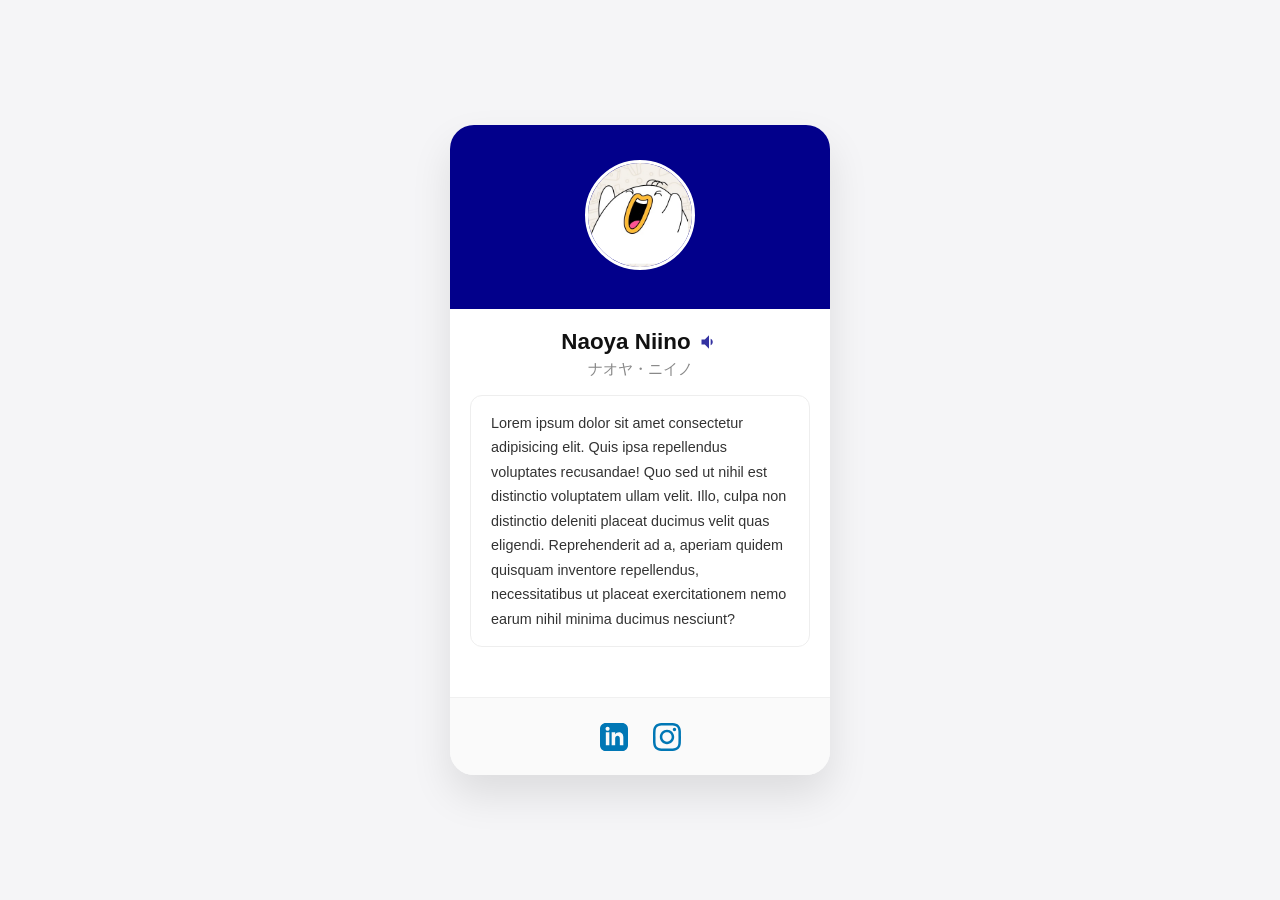
==== cards/Niino_card/index.html @ 514f3e3e "add Niino card" ====
<!DOCTYPE html>
<html lang="ja">

<head>
    <meta charset="UTF-8">
    <meta name="viewport" content="width=device-width, initial-scale=1.0, maximum-scale=1.0, user-scalable=no">
    <title>Business Card</title>
    <style>
        :root {
            /* 配色例：プロフェッショナルな濃紺とアクセントの青 */
            --primary-color: #02008b;
            --secondary-color: #0077b5;
        }
    </style>
    <link rel="stylesheet" href="../../common/css/style.css">
</head>

<body>

    <div class="app-container">
        <div class="photo-area">
            <img src="Niino_pic.jpg" alt="Profile" class="profile-img">
        </div>

        <div class="name-area">
            <div class="name-en-wrapper">
                <span class="name-en" id="targetName">Naoya Niino</span>
                <button class="audio-btn" onclick="speakName('targetName', 'de-DE')">
                    <svg width="20" height="20" viewBox="0 0 24 24">
                        <path
                            d="M3 9v6h4l5 5V4L7 9H3zm13.5 3c0-1.77-1.02-3.29-2.5-4.03v8.05c1.48-.73 2.5-2.25 2.5-4.02z" />
                    </svg>
                </button>
            </div>
            <div class="name-jp">ナオヤ・ニイノ</div>
        </div>

        <div class="bio-area">
            Lorem ipsum dolor sit amet consectetur adipisicing elit. Quis ipsa repellendus voluptates recusandae! Quo
            sed ut nihil est distinctio voluptatem ullam velit. Illo, culpa non distinctio deleniti placeat ducimus
            velit quas eligendi. Reprehenderit ad a, aperiam quidem quisquam inventore repellendus, necessitatibus ut
            placeat exercitationem nemo earum nihil minima ducimus nesciunt?
        </div>

        <div class="link-area">
            <!-- <a href="https://dokufilm-stuttgart.de/" target="_blank" class="btn-web">ホームページ</a> -->
            <div class="sns-row">
                <a href="#" class="sns-link">
                    <svg viewBox="0 0 24 24">
                        <path
                            d="M19 0h-14c-2.761 0-5 2.239-5 5v14c0 2.761 2.239 5 5 5h14c2.762 0 5-2.239 5-5v-14c0-2.761-2.238-5-5-5zm-11 19h-3v-11h3v11zm-1.5-12.268c-.966 0-1.75-.79-1.75-1.764s.784-1.764 1.75-1.764 1.75.79 1.75 1.764-.783 1.764-1.75 1.764zm13.5 12.268h-3v-5.604c0-3.368-4-3.113-4 0v5.604h-3v-11h3v1.765c1.396-2.586 7-2.777 7 2.476v6.759z" />
                    </svg>
                </a>
                <a href="#" class="sns-link">
                    <svg viewBox="0 0 24 24">
                        <path
                            d="M12 2.163c3.204 0 3.584.012 4.85.07 3.252.148 4.771 1.691 4.919 4.919.058 1.265.069 1.645.069 4.849s-.011 3.585-.069 4.85c-.149 3.225-1.664 4.771-4.919 4.919-1.266.058-1.644.07-4.85.07s-3.584-.012-4.849-.07c-3.26-.149-4.771-1.699-4.919-4.92-.058-1.265-.07-1.644-.07-4.849s.012-3.584.07-4.849c.149-3.227 1.664-4.771 4.919-4.919 1.266-.057 1.645-.069 4.849-.069zm0-2.163c-3.259 0-3.667.014-4.947.072-4.358.2-6.78 2.618-6.98 6.98-.059 1.281-.073 1.689-.073 4.948s.014 3.667.072 4.947c.196 4.354 2.617 6.78 6.979 6.98 1.281.058 1.689.073 4.948.073s3.667-.014 4.947-.072c4.354-.196 6.78-2.617 6.98-6.979.058-1.281.072-1.689.072-4.948s-.014-3.667-.072-4.947c-.196-4.354-2.617-6.78-6.979-6.98-1.281-.058-1.69-.072-4.949-.072zm0 5.838c-3.403 0-6.162 2.759-6.162 6.162s2.759 6.163 6.162 6.163 6.162-2.759 6.162-6.163c0-3.403-2.759-6.162-6.162-6.162zm0 10.162c-2.209 0-4-1.79-4-4 0-2.209 1.791-4 4-4s4 1.791 4 4c0 2.21-1.791 4-4 4zm6.406-11.845c-.796 0-1.441.645-1.441 1.44s.645 1.44 1.441 1.44c.795 0 1.439-.645 1.439-1.44s-.644-1.44-1.439-1.44z" />
                    </svg>
                </a>
            </div>
        </div>
    </div>

    <script src="../../common/js/main.js"></script>
</body>

</html>
---- common/css/style.css ----
/* --- Base Reset --- */
* {
    box-sizing: border-box;
}

body {
    margin: 0;
    padding: 0;
    font-family: -apple-system, BlinkMacSystemFont, "Helvetica Neue", Arial, "Hiragino Kaku Gothic ProN", sans-serif;
    background-color: #f5f5f7;
    display: flex;
    justify-content: center;
    align-items: center;
    min-height: 100vh;
}

/* --- カード外枠 --- */
.app-container {
    width: 90%;
    max-width: 380px;
    height: 85vh;
    max-height: 650px;
    background-color: #ffffff;
    border-radius: 24px;
    /* 角丸を少し強調 */
    box-shadow: 0 20px 40px rgba(0, 0, 0, 0.1);
    display: flex;
    flex-direction: column;
    overflow: hidden;
}

/* --- 写真エリア (背景：メインカラー1) --- */
.photo-area {
    text-align: center;
    background-color: var(--primary-color);
    padding: 35px 0;
}

.profile-img {
    width: 110px;
    height: 110px;
    border-radius: 50%;
    object-fit: cover;
    border: 3px solid #ffffff;
}

/* --- 名前エリア --- */
.name-area {
    text-align: center;
    padding: 20px 20px 5px;
}

.name-en-wrapper {
    display: flex;
    align-items: center;
    justify-content: center;
    gap: 8px;
}

.name-en {
    font-size: 1.4rem;
    font-weight: 700;
    color: #111;
}

.name-jp {
    font-size: 0.95rem;
    color: #888;
    margin-top: 4px;
}

.audio-btn {
    background: none;
    border: none;
    cursor: pointer;
    padding: 0;
    display: flex;
}

.audio-btn svg {
    fill: var(--primary-color);
    opacity: 0.8;
}

/* --- 自己紹介 --- */
/* --- 自己紹介エリア (枠入り・左揃え) --- */
.bio-area {
    margin: 10px 20px;
    /* カード内での余白 */
    padding: 15px 20px;
    /* 枠内の余白 */
    background-color: #ffffff;
    /* 背景白 */
    border: 1px solid #eee;
    /* 薄い枠線 */
    border-radius: 12px;
    /* 枠の角丸 */

    line-height: 1.7;
    font-size: 0.9rem;
    color: #333;

    /* ★左揃えに設定 */
    text-align: left;

    /* 長文の場合に備えて少しだけ高さを確保 */
    min-height: 80px;
    overflow-y: auto;
}

/* --- リンク・SNSエリア --- */
.link-area {
    margin-top: auto;
    padding: 20px;
    background-color: #fafafa;
    border-top: 1px solid #f0f0f0;
}

/* 会社HPなどのメインボタン */
.btn-web {
    display: flex;
    align-items: center;
    justify-content: center;
    width: 100%;
    height: 48px;
    border-radius: 12px;
    text-decoration: none;
    font-weight: 600;
    font-size: 0.9rem;
    background-color: var(--primary-color);
    color: #ffffff;
    margin-bottom: 15px;
}

/* SNSアイコンの並び */
.sns-row {
    display: flex;
    justify-content: center;
    gap: 25px;
    padding-top: 5px;
}

.sns-link {
    text-decoration: none;
    transition: transform 0.2s;
}

.sns-link:active {
    transform: scale(0.9);
}

.sns-link svg {
    width: 28px;
    height: 28px;
    /* サブカラーをアイコンに使用 */
    fill: var(--secondary-color);
}
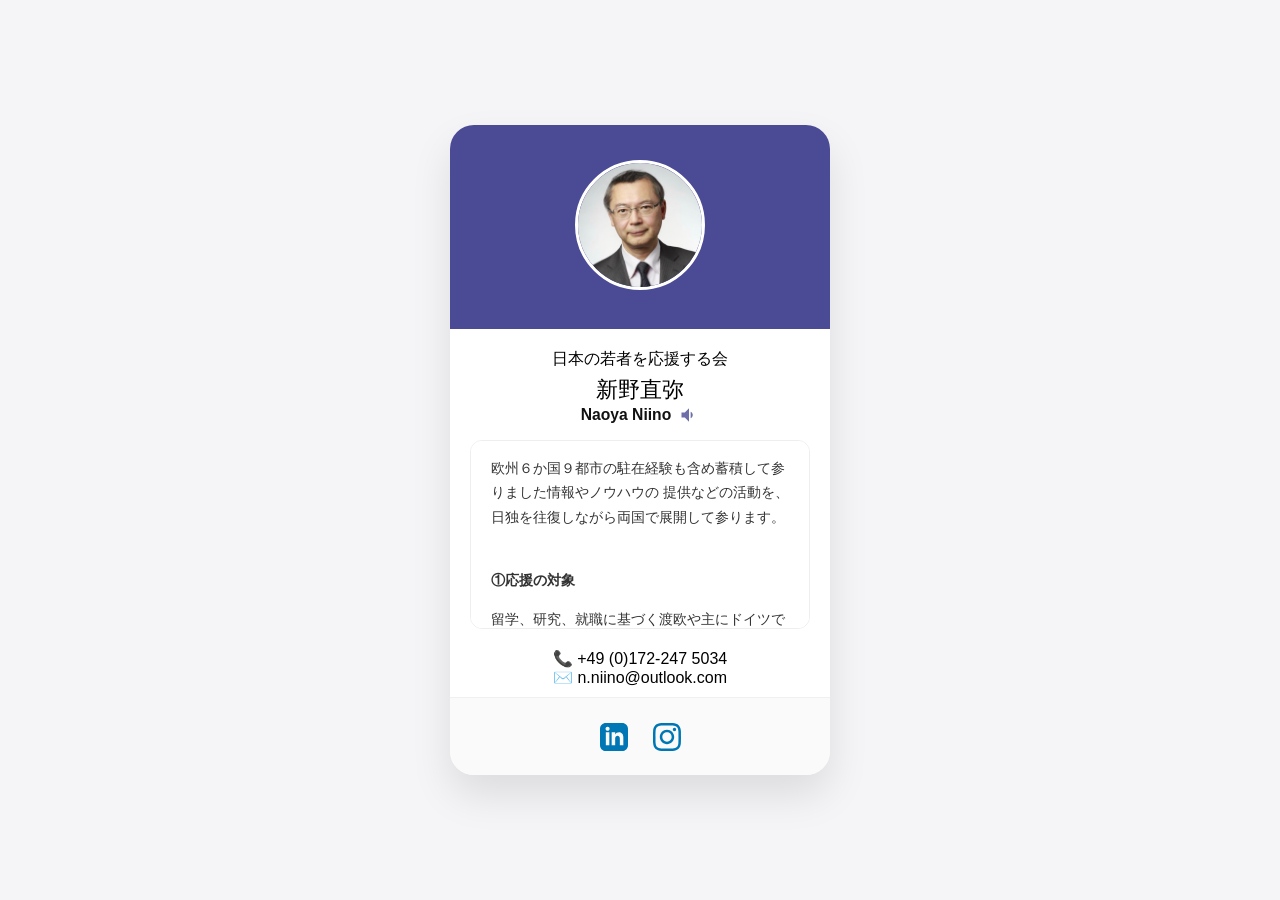
==== commit 59305679: "adjust pic and content" ====
--- a/cards/Niino_card/index.html
+++ b/cards/Niino_card/index.html
@@ -8,7 +8,7 @@
     <style>
         :root {
             /* 配色例：プロフェッショナルな濃紺とアクセントの青 */
-            --primary-color: #02008b;
+            --primary-color: #4b4a94;
             --secondary-color: #0077b5;
         }
     </style>
@@ -19,10 +19,12 @@
 
     <div class="app-container">
         <div class="photo-area">
-            <img src="Niino_pic.jpg" alt="Profile" class="profile-img">
+            <img src="profil-pic-niino.jpg" alt="Profile" class="profile-img">
         </div>
 
         <div class="name-area">
+            <div class="name-jp-title">日本の若者を応援する会</div>
+            <div class="name-jp">新野直弥</div>
             <div class="name-en-wrapper">
                 <span class="name-en" id="targetName">Naoya Niino</span>
                 <button class="audio-btn" onclick="speakName('targetName', 'de-DE')">
@@ -32,16 +34,45 @@
                     </svg>
                 </button>
             </div>
-            <div class="name-jp">ナオヤ・ニイノ</div>
         </div>
 
         <div class="bio-area">
-            Lorem ipsum dolor sit amet consectetur adipisicing elit. Quis ipsa repellendus voluptates recusandae! Quo
-            sed ut nihil est distinctio voluptatem ullam velit. Illo, culpa non distinctio deleniti placeat ducimus
-            velit quas eligendi. Reprehenderit ad a, aperiam quidem quisquam inventore repellendus, necessitatibus ut
-            placeat exercitationem nemo earum nihil minima ducimus nesciunt?
+            欧州６か国９都市の駐在経験も含め蓄積して参りました情報やノウハウの
+            提供などの活動を、日独を往復しながら両国で展開して参ります。
+            <br><br>
+            <p style="font-weight: 700;">①応援の対象</p>
+            留学、研究、就職に基づく渡欧や主にドイツでの滞在を考える
+            日本人の若者を対象とします。
+            <br><br>
+            ②応援する分野
+            当地の生活情報、当地の労働・労務環境等の情報の提供、
+            スタートアップ向けに会計士や弁護士の紹介、経験者との懇談、
+            メンタル面での相談窓口(日本人医師とも連携可能)として機能
+            して参ります。
+            <br><br>
+            <p style="font-weight: 700;">③応援対象外の分野</p>
+            無報酬、ボランティアが大前提ですので、有料となる
+            留学先の大学の紹介や就職先の斡旋自体は目的としません。
+            希望を個別にうかがい、留学・就職エージェント、
+            人材紹介会社、弁護士、会計士を適宜紹介します。
+            <br><br>
+            但し、スタートアップに関する先例については
+            人物本位で経験者を紹介する事は可能です。
+            <br>
+            <p style="font-weight: 700;">④連携先団体</p>
+            ・非営利団体では財団法人・日独協会<br>
+            ・大学機関では<br>
+            慶應義塾大学塾員センター 及び 三田会<br>
+            早稲田大学留学センター 及び 稲門会<br>
+            <br>
+            その他複数校において担当教授とプロジェクトを組んでおり、近夏に当地を訪問されます。
+            <br><br>
+            何か御質問、御意見などありましたら、何なりとお寄せください。
         </div>
-
+        <div class="contact-jp-area">
+            <a class="link-text" href="tel:+491722475034">📞 +49 (0)172-247 5034</a>
+            <a class="link-text" href="mailto:n.niino@outlook.com">✉️ n.niino@outlook.com</a>
+        </div>
         <div class="link-area">
             <!-- <a href="https://dokufilm-stuttgart.de/" target="_blank" class="btn-web">ホームページ</a> -->
             <div class="sns-row">
--- a/common/css/style.css
+++ b/common/css/style.css
@@ -37,8 +37,8 @@
 }
 
 .profile-img {
-    width: 110px;
-    height: 110px;
+    width: 130px;
+    height: 130px;
     border-radius: 50%;
     object-fit: cover;
     border: 3px solid #ffffff;
@@ -58,14 +58,14 @@
 }
 
 .name-en {
-    font-size: 1.4rem;
+    font-size: 0.98rem;
     font-weight: 700;
     color: #111;
 }
 
 .name-jp {
-    font-size: 0.95rem;
-    color: #888;
+    font-size: 1.4rem;
+    color: #000;
     margin-top: 4px;
 }
 
@@ -105,8 +105,23 @@
 
     /* 長文の場合に備えて少しだけ高さを確保 */
     min-height: 80px;
-    overflow-y: auto;
+    overflow-y: scroll;
 }
+
+/* --Contact info Area-- */
+.contact-jp-area {
+    padding: 10px;
+    display: flex;
+    flex-direction: column;
+    text-align: center;
+}
+
+.link-text {
+    text-decoration: none;
+    color: #000;
+}
+
+
 
 /* --- リンク・SNSエリア --- */
 .link-area {
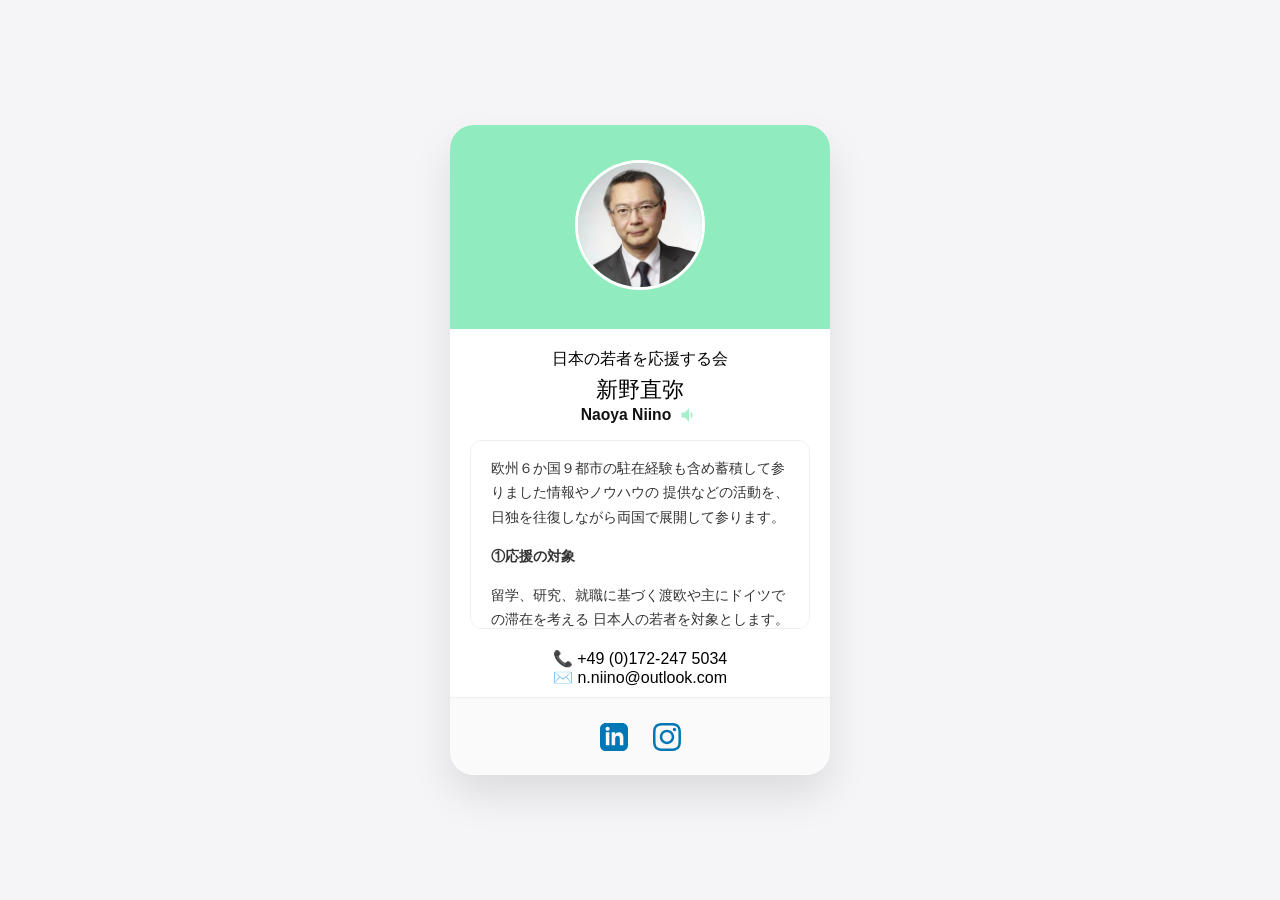
==== commit 7cfcfe8b: "change bg color text adjustment" ====
--- a/cards/Niino_card/index.html
+++ b/cards/Niino_card/index.html
@@ -8,7 +8,7 @@
     <style>
         :root {
             /* 配色例：プロフェッショナルな濃紺とアクセントの青 */
-            --primary-color: #4b4a94;
+            --primary-color: #90ecbe;
             --secondary-color: #0077b5;
         }
     </style>
@@ -39,7 +39,7 @@
         <div class="bio-area">
             欧州６か国９都市の駐在経験も含め蓄積して参りました情報やノウハウの
             提供などの活動を、日独を往復しながら両国で展開して参ります。
-            <br><br>
+            <br>
             <p style="font-weight: 700;">①応援の対象</p>
             留学、研究、就職に基づく渡欧や主にドイツでの滞在を考える
             日本人の若者を対象とします。
@@ -49,21 +49,21 @@
             スタートアップ向けに会計士や弁護士の紹介、経験者との懇談、
             メンタル面での相談窓口(日本人医師とも連携可能)として機能
             して参ります。
-            <br><br>
+
             <p style="font-weight: 700;">③応援対象外の分野</p>
-            無報酬、ボランティアが大前提ですので、有料となる
-            留学先の大学の紹介や就職先の斡旋自体は目的としません。
+            <span style="font-weight: 700;">無報酬、ボランティアが大前提</span> ですので、有料となる
+            留学先の大学の紹介や就職先の<span style="font-weight: 700;">斡旋自体は目的としません。</span>
             希望を個別にうかがい、留学・就職エージェント、
             人材紹介会社、弁護士、会計士を適宜紹介します。
             <br><br>
             但し、スタートアップに関する先例については
             人物本位で経験者を紹介する事は可能です。
             <br>
-            <p style="font-weight: 700;">④連携先団体</p>
+            <p><span style="font-weight: 700;">④連携先団体</span>(2026年2月時点)</p>
             ・非営利団体では財団法人・日独協会<br>
             ・大学機関では<br>
-            慶應義塾大学塾員センター 及び 三田会<br>
-            早稲田大学留学センター 及び 稲門会<br>
+            &nbsp;&nbsp;&nbsp;&nbsp;慶應義塾大学塾員センター 及び 三田会<br>
+            &nbsp;&nbsp;&nbsp;&nbsp;早稲田大学留学センター 及び 稲門会<br>
             <br>
             その他複数校において担当教授とプロジェクトを組んでおり、近夏に当地を訪問されます。
             <br><br>
